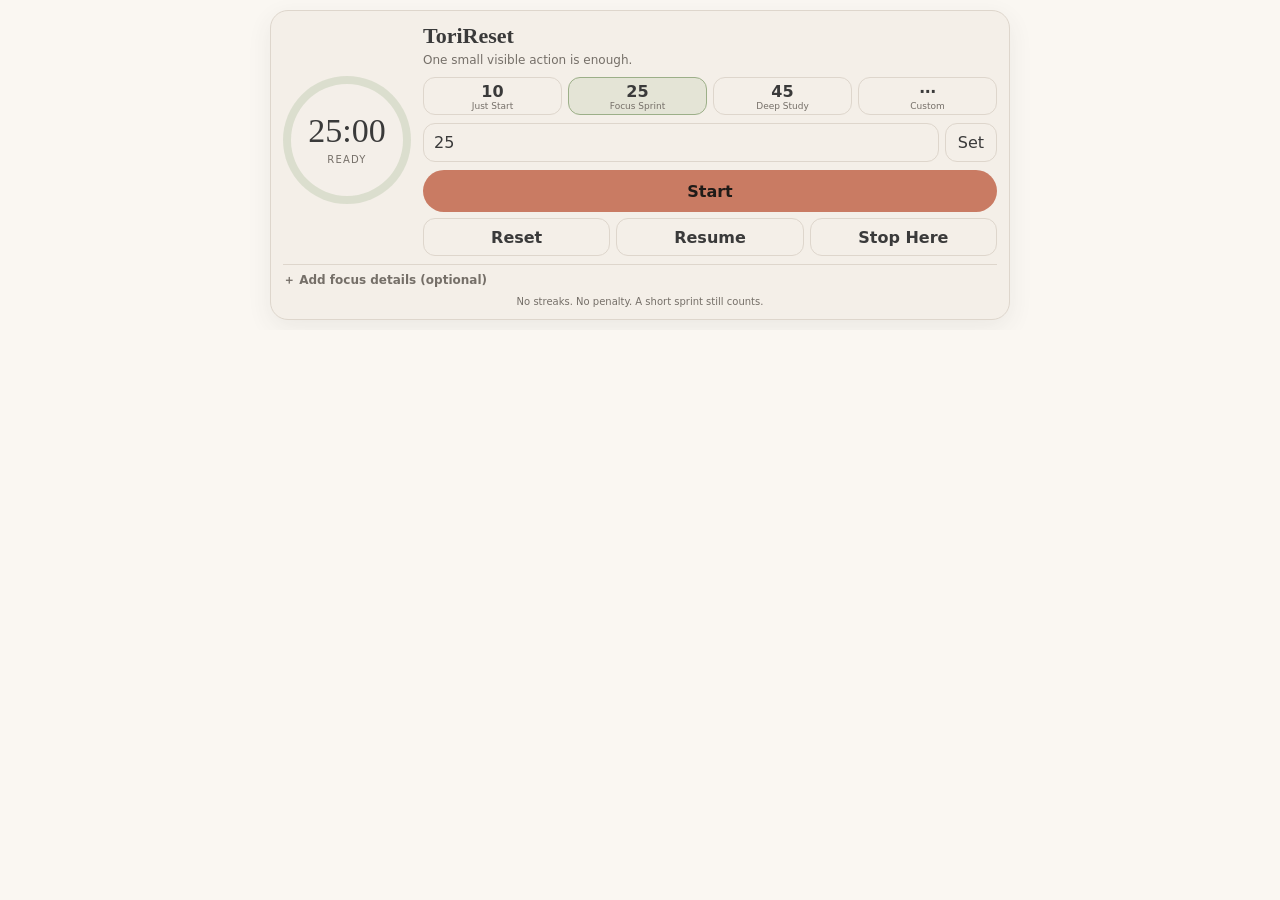
==== index.html @ 52e4f764 "Add compact ToriReset Study Sprint timer" ====
<!doctype html>
<html lang="en">
<head>
<meta charset="utf-8" />
<meta name="viewport" content="width=device-width,initial-scale=1,viewport-fit=cover" />
<title>ToriReset Study Sprint</title>
<style>
:root{
  --bg:#FAF7F2;--card:#F4EFE8;--text:#3A3A3A;--muted:#756F68;
  --terracotta:#C97B63;--sage:#9CAF88;--border:#DED6CC;--shadow:0 8px 24px rgba(58,58,58,.08)
}
@media (prefers-color-scheme:dark){
  :root{--bg:#191817;--card:#24211E;--text:#F4EFE8;--muted:#B9B0A5;--border:#3B3631;--shadow:none}
}
*{box-sizing:border-box}
html,body{margin:0;padding:0;background:var(--bg);color:var(--text);font-family:Inter,ui-sans-serif,system-ui,-apple-system,BlinkMacSystemFont,"Segoe UI",sans-serif;overflow:hidden}
body{width:100%;min-width:0}
.wrap{width:100%;max-width:760px;margin:0 auto;padding:10px}
.widget{background:var(--card);border:1px solid var(--border);border-radius:18px;padding:12px;box-shadow:var(--shadow)}
.top{display:grid;grid-template-columns:128px 1fr;gap:12px;align-items:center}
.timer{display:grid;place-items:center;aspect-ratio:1/1;border-radius:50%;border:8px solid rgba(156,175,136,.28);background:rgba(255,255,255,.06)}
.time{font-family:Georgia,"Times New Roman",serif;font-size:34px;line-height:1}
.status{font-size:10px;letter-spacing:.12em;text-transform:uppercase;color:var(--muted);margin-top:6px}
.controls{min-width:0}
.brand{font-family:Georgia,"Times New Roman",serif;font-size:22px;font-weight:700;margin-bottom:4px}
.tag{font-size:12px;color:var(--muted);margin-bottom:10px}
.presets{display:grid;grid-template-columns:repeat(4,minmax(0,1fr));gap:6px;margin-bottom:8px}
button,input{font:inherit}
.preset,.ctl,.secondary{border:1px solid var(--border);background:transparent;color:var(--text);border-radius:12px;min-height:38px;cursor:pointer}
.preset.active{background:rgba(156,175,136,.18);border-color:var(--sage)}
.preset b{display:block;font-size:16px}.preset small{display:block;font-size:9px;color:var(--muted)}
.custom{display:flex;gap:6px;margin-bottom:8px}
.custom input{width:100%;min-width:0;border:1px solid var(--border);background:transparent;color:var(--text);border-radius:12px;padding:9px 10px;outline:none}
.custom .secondary{padding:0 12px;white-space:nowrap}
.primary{width:100%;border:0;border-radius:999px;background:var(--terracotta);color:#1f1b18;font-weight:700;min-height:42px;cursor:pointer}
.row{display:grid;grid-template-columns:1fr 1fr 1fr;gap:6px;margin-top:6px}
.ctl{font-weight:600}
details{margin-top:8px;border-top:1px solid var(--border);padding-top:7px}
summary{cursor:pointer;font-size:12px;font-weight:700;color:var(--muted);list-style:none}
summary::-webkit-details-marker{display:none}
.fields{display:grid;grid-template-columns:1fr 1fr;gap:7px;margin-top:7px}
.field label{display:block;font-size:10px;font-weight:700;margin-bottom:4px}
.field input,.field textarea{width:100%;border:1px solid var(--border);background:transparent;color:var(--text);border-radius:10px;padding:8px;outline:none;resize:none}
.field textarea{height:36px}
.done{display:none;margin-top:8px;padding:9px;border-radius:12px;background:rgba(156,175,136,.15);font-size:12px}
.done.show{display:block}
.done-actions{display:flex;gap:6px;margin-top:7px}.done-actions button{flex:1}
.foot{font-size:10px;color:var(--muted);text-align:center;margin-top:7px}
@media(max-width:540px){
  .wrap{padding:6px}
  .widget{padding:10px;border-radius:14px}
  .top{grid-template-columns:104px 1fr;gap:9px}
  .time{font-size:28px}
  .brand{font-size:18px}
  .tag{font-size:11px;margin-bottom:7px}
  .preset{min-height:34px}.preset b{font-size:14px}.preset small{font-size:8px}
  .primary{min-height:38px}
  .fields{grid-template-columns:1fr}
}
</style>
</head>
<body>
<div class="wrap">
  <section class="widget" aria-label="ToriReset Study Sprint timer">
    <div class="top">
      <div class="timer">
        <div style="text-align:center">
          <div id="time" class="time">25:00</div>
          <div id="status" class="status">Ready</div>
        </div>
      </div>
      <div class="controls">
        <div class="brand">ToriReset</div>
        <div class="tag">One small visible action is enough.</div>
        <div class="presets">
          <button class="preset" data-min="10"><b>10</b><small>Just Start</small></button>
          <button class="preset active" data-min="25"><b>25</b><small>Focus Sprint</small></button>
          <button class="preset" data-min="45"><b>45</b><small>Deep Study</small></button>
          <button class="preset" id="customPreset"><b>⋯</b><small>Custom</small></button>
        </div>
        <div class="custom" id="customRow" hidden>
          <input id="custom" type="number" min="1" max="180" value="25" inputmode="numeric" aria-label="Custom minutes">
          <button class="secondary" id="setCustom">Set</button>
        </div>
        <button id="mainBtn" class="primary">Start</button>
        <div class="row">
          <button id="resetBtn" class="ctl">Reset</button>
          <button id="resumeBtn" class="ctl">Resume</button>
          <button id="stopBtn" class="ctl">Stop Here</button>
        </div>
      </div>
    </div>

    <details>
      <summary>＋ Add focus details (optional)</summary>
      <div class="fields">
        <div class="field">
          <label for="task">What am I working on?</label>
          <input id="task" autocomplete="off">
        </div>
        <div class="field">
          <label for="action">First visible action</label>
          <textarea id="action"></textarea>
        </div>
      </div>
    </details>

    <div id="done" class="done">
      <strong>Sprint complete.</strong> What next?
      <div class="done-actions">
        <button class="ctl" id="doneBtn">Done</button>
        <button class="ctl" id="againBtn">Keep Going</button>
        <button class="ctl" id="endBtn">Stop Here</button>
      </div>
    </div>
    <div class="foot">No streaks. No penalty. A short sprint still counts.</div>
  </section>
</div>

<script>
let selectedMin=25, remaining=selectedMin*60, timerId=null, running=false;
const timeEl=document.getElementById('time'), statusEl=document.getElementById('status');
const mainBtn=document.getElementById('mainBtn'), resetBtn=document.getElementById('resetBtn');
const resumeBtn=document.getElementById('resumeBtn'), stopBtn=document.getElementById('stopBtn');
const done=document.getElementById('done');
function render(){
  const m=Math.floor(remaining/60), s=remaining%60;
  timeEl.textContent=String(m).padStart(2,'0')+':'+String(s).padStart(2,'0');
  statusEl.textContent=running?'Focus':'Ready';
  mainBtn.textContent=running?'Pause':'Start';
  resumeBtn.disabled=running||remaining===selectedMin*60||remaining===0;
}
function stopTimer(){if(timerId){clearInterval(timerId);timerId=null}running=false;render()}
function tick(){
  if(remaining>0){remaining--;render()}
  if(remaining<=0){stopTimer();statusEl.textContent='Complete';done.classList.add('show')}
}
function start(){if(remaining<=0)remaining=selectedMin*60;running=true;done.classList.remove('show');render();timerId=setInterval(tick,1000)}
function choose(min){
  stopTimer();selectedMin=min;remaining=min*60;done.classList.remove('show');
  document.querySelectorAll('.preset').forEach(b=>b.classList.toggle('active',Number(b.dataset.min)===min));
  render()
}
document.querySelectorAll('.preset[data-min]').forEach(b=>b.addEventListener('click',()=>choose(Number(b.dataset.min))));
document.getElementById('customPreset').addEventListener('click',()=>{
  const row=document.getElementById('customRow');row.hidden=!row.hidden
});
document.getElementById('setCustom').addEventListener('click',()=>{
  let n=Math.round(Number(document.getElementById('custom').value)||25);n=Math.min(180,Math.max(1,n));
  document.getElementById('custom').value=n;choose(n);
  document.querySelectorAll('.preset').forEach(b=>b.classList.remove('active'));
  document.getElementById('customPreset').classList.add('active');
});
mainBtn.addEventListener('click',()=>running?stopTimer():start());
resumeBtn.addEventListener('click',()=>{if(!running&&remaining>0)start()});
resetBtn.addEventListener('click',()=>{stopTimer();remaining=selectedMin*60;done.classList.remove('show');render()});
stopBtn.addEventListener('click',()=>{stopTimer();statusEl.textContent='Stopped';done.classList.add('show')});
document.getElementById('againBtn').addEventListener('click',()=>{remaining=selectedMin*60;start()});
document.getElementById('doneBtn').addEventListener('click',()=>{stopTimer();statusEl.textContent='Done';done.classList.remove('show')});
document.getElementById('endBtn').addEventListener('click',()=>{stopTimer();statusEl.textContent='Stopped';done.classList.remove('show')});
render();
</script>
</body>
</html>
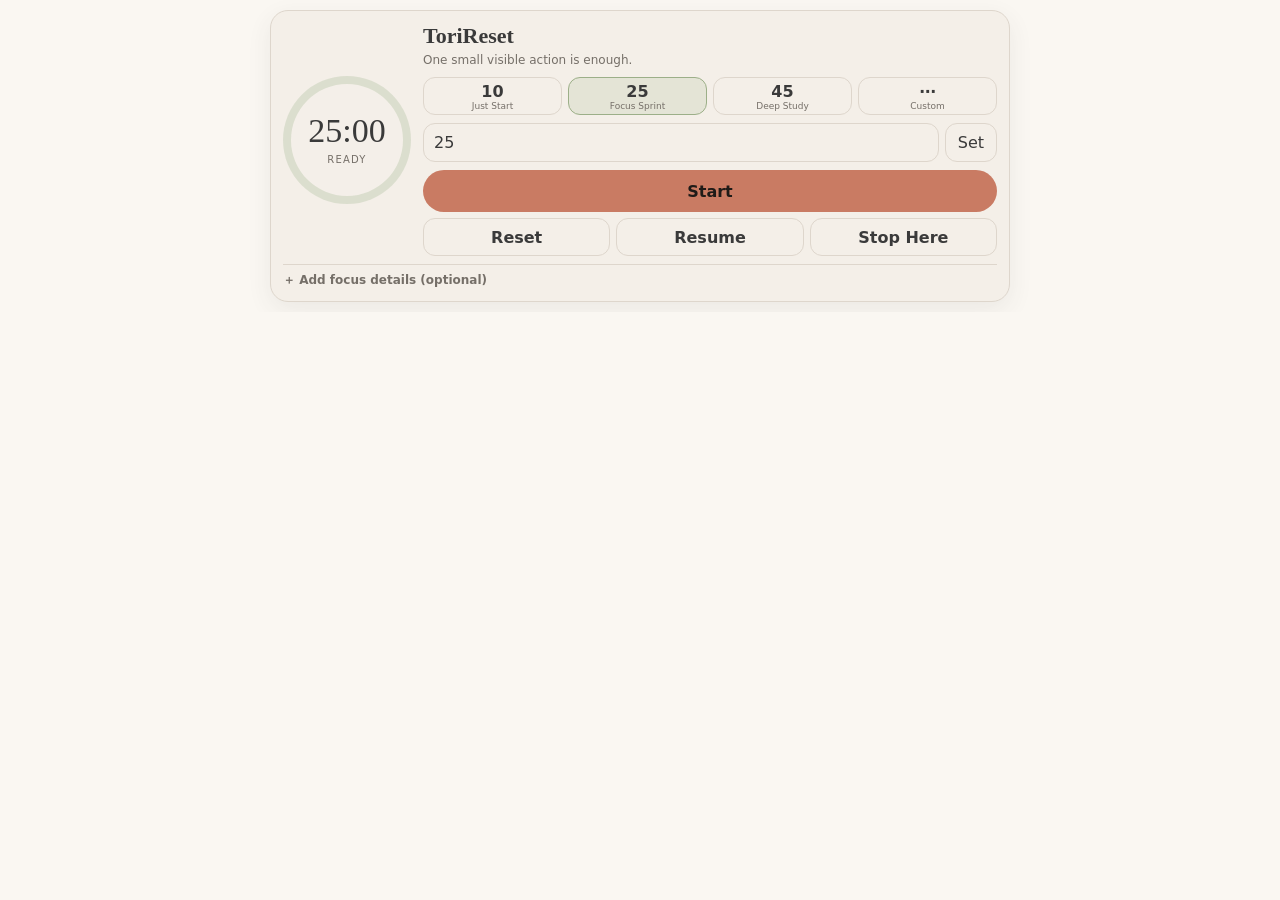
==== commit b33c0f18: "Polish custom timer UI and remove duplicate footer" ====
--- a/index.html
+++ b/index.html
@@ -13,7 +13,7 @@
   :root{--bg:#191817;--card:#24211E;--text:#F4EFE8;--muted:#B9B0A5;--border:#3B3631;--shadow:none}
 }
 *{box-sizing:border-box}
-html,body{margin:0;padding:0;background:var(--bg);color:var(--text);font-family:Inter,ui-sans-serif,system-ui,-apple-system,BlinkMacSystemFont,"Segoe UI",sans-serif;overflow:hidden}
+html,body{margin:0;padding:0;background:var(--bg);color:var(--text);font-family:Inter,ui-sans-serif,system-ui,-apple-system,BlinkMacSystemFont,"Segoe UI",sans-serif;overflow:auto}
 body{width:100%;min-width:0}
 .wrap{width:100%;max-width:760px;margin:0 auto;padding:10px}
 .widget{background:var(--card);border:1px solid var(--border);border-radius:18px;padding:12px;box-shadow:var(--shadow)}
@@ -29,7 +29,7 @@
 .preset,.ctl,.secondary{border:1px solid var(--border);background:transparent;color:var(--text);border-radius:12px;min-height:38px;cursor:pointer}
 .preset.active{background:rgba(156,175,136,.18);border-color:var(--sage)}
 .preset b{display:block;font-size:16px}.preset small{display:block;font-size:9px;color:var(--muted)}
-.custom{display:flex;gap:6px;margin-bottom:8px}
+.custom{display:flex;gap:6px;margin-bottom:8px}\n.custom[hidden]{display:none!important}
 .custom input{width:100%;min-width:0;border:1px solid var(--border);background:transparent;color:var(--text);border-radius:12px;padding:9px 10px;outline:none}
 .custom .secondary{padding:0 12px;white-space:nowrap}
 .primary{width:100%;border:0;border-radius:999px;background:var(--terracotta);color:#1f1b18;font-weight:700;min-height:42px;cursor:pointer}
@@ -103,6 +103,9 @@
           <textarea id="action"></textarea>
         </div>
       </div>
+      <div style="margin-top:7px;display:flex;justify-content:flex-end">
+        <button id="clearDetails" class="secondary" type="button" style="min-height:32px;padding:0 12px">Clear details</button>
+      </div>
     </details>
 
     <div id="done" class="done">
@@ -113,7 +116,6 @@
         <button class="ctl" id="endBtn">Stop Here</button>
       </div>
     </div>
-    <div class="foot">No streaks. No penalty. A short sprint still counts.</div>
   </section>
 </div>
 
@@ -138,6 +140,7 @@
 function start(){if(remaining<=0)remaining=selectedMin*60;running=true;done.classList.remove('show');render();timerId=setInterval(tick,1000)}
 function choose(min){
   stopTimer();selectedMin=min;remaining=min*60;done.classList.remove('show');
+  document.getElementById('customRow').hidden=true;
   document.querySelectorAll('.preset').forEach(b=>b.classList.toggle('active',Number(b.dataset.min)===min));
   render()
 }
@@ -158,6 +161,11 @@
 document.getElementById('againBtn').addEventListener('click',()=>{remaining=selectedMin*60;start()});
 document.getElementById('doneBtn').addEventListener('click',()=>{stopTimer();statusEl.textContent='Done';done.classList.remove('show')});
 document.getElementById('endBtn').addEventListener('click',()=>{stopTimer();statusEl.textContent='Stopped';done.classList.remove('show')});
+document.getElementById('clearDetails').addEventListener('click',()=>{
+  document.getElementById('task').value='';
+  document.getElementById('action').value='';
+  document.getElementById('task').focus();
+});
 render();
 </script>
 </body>
